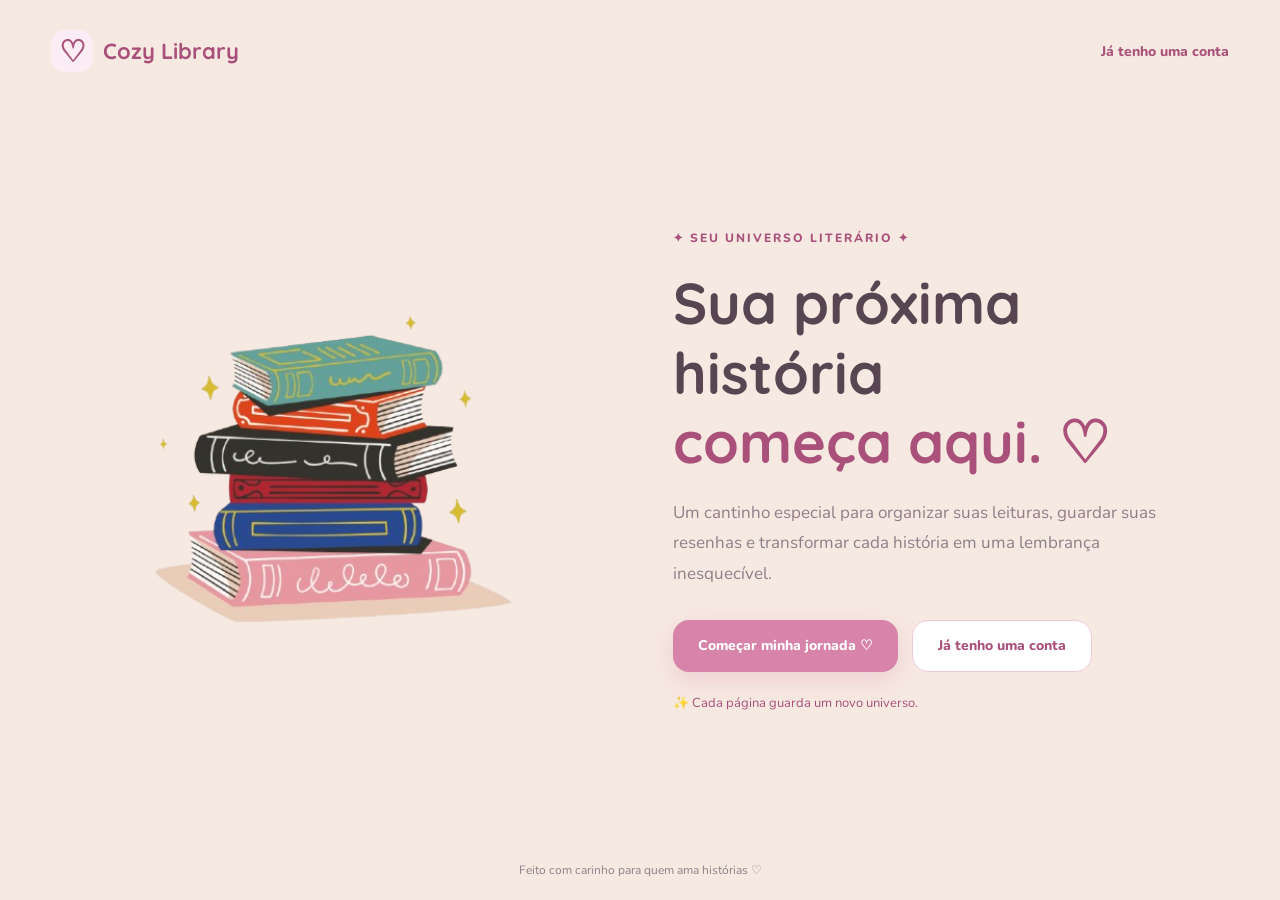
==== paginas/autenticacao/boas-vindas.html @ 1f95142a "Organiza paginas de autenticacao e resenhas" ====
<!doctype html>
<html lang="pt-BR">
  <head>
    <meta charset="UTF-8" />
    <meta name="viewport" content="width=device-width, initial-scale=1.0" />
    <meta name="theme-color" content="#f6e9e1" />

    <title>Bem-vinda ♡ Cozy Library</title>

    <!-- Ícone do site -->
    <link rel="icon" href="../../img/coracao.png" />

    <!-- Fontes -->
    <link rel="preconnect" href="https://fonts.googleapis.com" />
    <link rel="preconnect" href="https://fonts.gstatic.com" crossorigin />

    <link
      href="https://fonts.googleapis.com/css2?family=Nunito:wght@400;500;600;700;800&family=Quicksand:wght@500;600;700&display=swap"
      rel="stylesheet"
    />

    <!-- CSS -->
    <link rel="stylesheet" href="../../css/paginas/boas-vindas.css" />

    <!-- JavaScript -->
    <script src="boas-vindas.js" defer></script>
  </head>

  <body>
    <main class="welcome-page">
      <!-- Cabeçalho -->
      <header class="welcome-header">
        <a href="boas-vindas.html" class="brand">
          <span class="brand-heart">♡</span>
          Cozy Library
        </a>

        <a href="login.html" class="header-login"> Já tenho uma conta </a>
      </header>

      <!-- Conteúdo principal -->
      <section class="welcome-container">
        <!-- Imagem -->
        <div class="welcome-illustration">
          <img
            src="../../img/livros-boas-vindas.png"
            alt="Pilha de livros coloridos com estrelas"
            class="welcome-image"
          />
        </div>

        <!-- Apresentação -->
        <div class="welcome-content">
          <span class="welcome-label"> ✦ SEU UNIVERSO LITERÁRIO ✦ </span>

          <h1>
            Sua próxima história
            <span>começa aqui. ♡</span>
          </h1>

          <p class="welcome-description">
            Um cantinho especial para organizar suas leituras, guardar suas
            resenhas e transformar cada história em uma lembrança inesquecível.
          </p>

          <!-- Botões -->
          <div class="welcome-actions">
            <a href="cadastro.html" class="btn-primary">
              Começar minha jornada ♡
            </a>

            <a href="login.html" class="btn-secondary"> Já tenho uma conta </a>
          </div>

          <p class="welcome-message">✨ Cada página guarda um novo universo.</p>
        </div>
      </section>

      <!-- Rodapé -->
      <footer class="welcome-footer">
        Feito com carinho para quem ama histórias ♡
      </footer>
    </main>
  </body>
</html>
---- css/paginas/boas-vindas.css ----
/* ========================================
   COZY LIBRARY - TELA DE BOAS-VINDAS
======================================== */

:root {
  --pink: #d783aa;
  --pink-dark: #a9507b;
  --pink-light: #fcecf4;

  --beige: #f6e9e1;
  --text: #584552;
  --muted: #927d88;
  --white: #ffffff;
}

* {
  margin: 0;
  padding: 0;
  box-sizing: border-box;
}

body {
  min-height: 100vh;
  background: var(--beige);
  color: var(--text);
  font-family: "Nunito", sans-serif;
}

a {
  text-decoration: none;
}

.welcome-page {
  min-height: 100vh;
  display: flex;
  flex-direction: column;
}

/* CABEÇALHO */

.welcome-header {
  width: min(1200px, 92%);
  margin: 0 auto;
  padding: 30px 0;

  display: flex;
  align-items: center;
  justify-content: space-between;
  gap: 15px;
}

.brand {
  display: flex;
  align-items: center;
  gap: 10px;

  color: var(--pink-dark);
  font-family: "Quicksand", sans-serif;
  font-size: 22px;
  font-weight: 700;
}

.brand-heart {
  width: 42px;
  height: 42px;

  display: grid;
  place-items: center;

  border-radius: 14px;
  background: var(--pink-light);
  font-size: 30px;
}

.header-login {
  color: var(--pink-dark);
  font-size: 14px;
  font-weight: 800;
}

.header-login:hover {
  text-decoration: underline;
}

/* CONTEÚDO PRINCIPAL */

.welcome-container {
  width: min(1200px, 92%);
  margin: auto;

  display: grid;
  grid-template-columns: 1fr 1fr;
  align-items: center;
  gap: 65px;

  padding: 35px 0;
}

/* IMAGEM */

.welcome-illustration {
  display: flex;
  align-items: center;
  justify-content: center;
}

.welcome-image {
  display: block;
  width: min(100%, 520px);
  height: auto;

  object-fit: contain;

  animation: floatBooks 4s ease-in-out infinite;
}

@keyframes floatBooks {
  0%,
  100% {
    transform: translateY(0);
  }

  50% {
    transform: translateY(-12px);
  }
}

/* TEXTOS */

.welcome-content {
  display: flex;
  flex-direction: column;
  align-items: flex-start;
  gap: 22px;
}

.welcome-label {
  color: var(--pink-dark);
  font-size: 12px;
  font-weight: 800;
  letter-spacing: 2px;
}

.welcome-content h1 {
  font-family: "Quicksand", sans-serif;
  font-size: clamp(36px, 4.5vw, 60px);
  font-weight: 700;
  line-height: 1.2;
}

.welcome-content h1 span {
  display: block;
  color: var(--pink-dark);
}

.welcome-description {
  max-width: 490px;
  color: var(--muted);
  font-size: 17px;
  line-height: 1.8;
}

/* BOTÕES */

.welcome-actions {
  display: flex;
  flex-wrap: wrap;
  gap: 14px;
  margin-top: 8px;
}

.btn-primary,
.btn-secondary {
  display: inline-flex;
  align-items: center;
  justify-content: center;

  min-height: 52px;
  padding: 14px 25px;

  border-radius: 16px;
  font-size: 14px;
  font-weight: 800;

  transition:
    transform 0.2s ease,
    background 0.2s ease,
    box-shadow 0.2s ease;
}

.btn-primary {
  color: white;
  background: var(--pink);
  box-shadow: 0 8px 22px #d783aa40;
}

.btn-primary:hover {
  background: var(--pink-dark);
  transform: translateY(-3px);
}

.btn-secondary {
  color: var(--pink-dark);
  background: var(--white);
  border: 1px solid #edcadb;
}

.btn-secondary:hover {
  background: var(--pink-light);
  transform: translateY(-3px);
}

.welcome-message {
  color: var(--pink-dark);
  font-size: 13px;
}

/* RODAPÉ */

.welcome-footer {
  padding: 22px;
  text-align: center;
  color: var(--muted);
  font-size: 12px;
}

/* RESPONSIVIDADE */

@media (max-width: 850px) {
  .welcome-container {
    grid-template-columns: 1fr;
    gap: 15px;
    text-align: center;
  }

  .welcome-image {
    width: min(100%, 350px);
  }

  .welcome-content {
    align-items: center;
  }

  .welcome-description {
    font-size: 15px;
  }

  .welcome-actions {
    justify-content: center;
  }
}

@media (max-width: 480px) {
  .welcome-header {
    padding: 20px 0;
  }

  .brand {
    font-size: 17px;
  }

  .header-login {
    font-size: 12px;
  }

  .welcome-content h1 {
    font-size: 34px;
  }

  .welcome-actions {
    width: 100%;
    flex-direction: column;
  }

  .btn-primary,
  .btn-secondary {
    width: 100%;
  }
}

@media (prefers-reduced-motion: reduce) {
  .welcome-image {
    animation: none;
  }
}
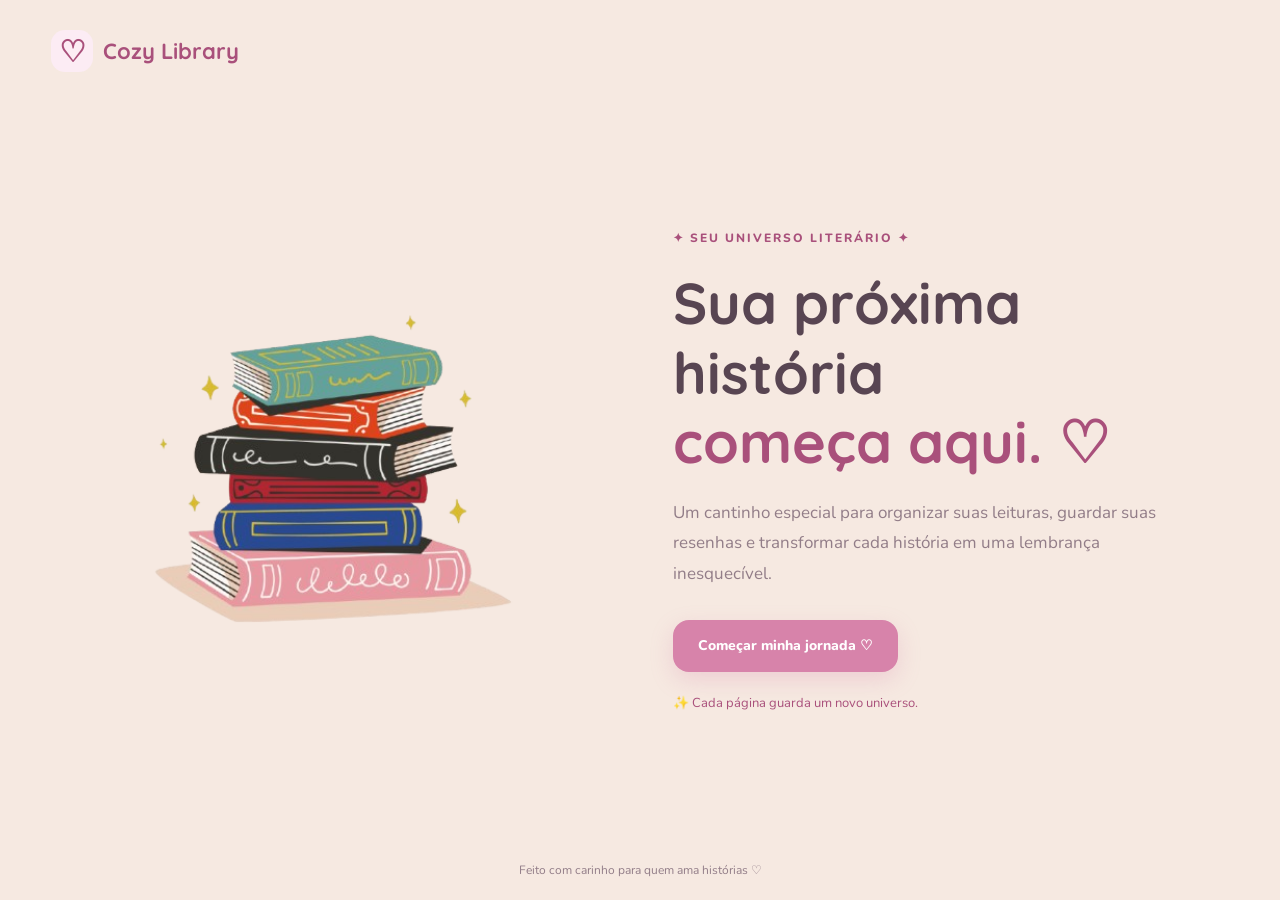
==== commit 7f57f41b: "Estrutura do Cozy Library" ====
--- a/paginas/autenticacao/boas-vindas.html
+++ b/paginas/autenticacao/boas-vindas.html
@@ -34,8 +34,6 @@
           <span class="brand-heart">♡</span>
           Cozy Library
         </a>
-
-        <a href="login.html" class="header-login"> Já tenho uma conta </a>
       </header>
 
       <!-- Conteúdo principal -->
@@ -63,13 +61,11 @@
             resenhas e transformar cada história em uma lembrança inesquecível.
           </p>
 
-          <!-- Botões -->
+          <!-- Acesso direto à biblioteca -->
           <div class="welcome-actions">
-            <a href="cadastro.html" class="btn-primary">
+            <a href="/index.html" class="btn-primary">
               Começar minha jornada ♡
             </a>
-
-            <a href="login.html" class="btn-secondary"> Já tenho uma conta </a>
           </div>
 
           <p class="welcome-message">✨ Cada página guarda um novo universo.</p>
